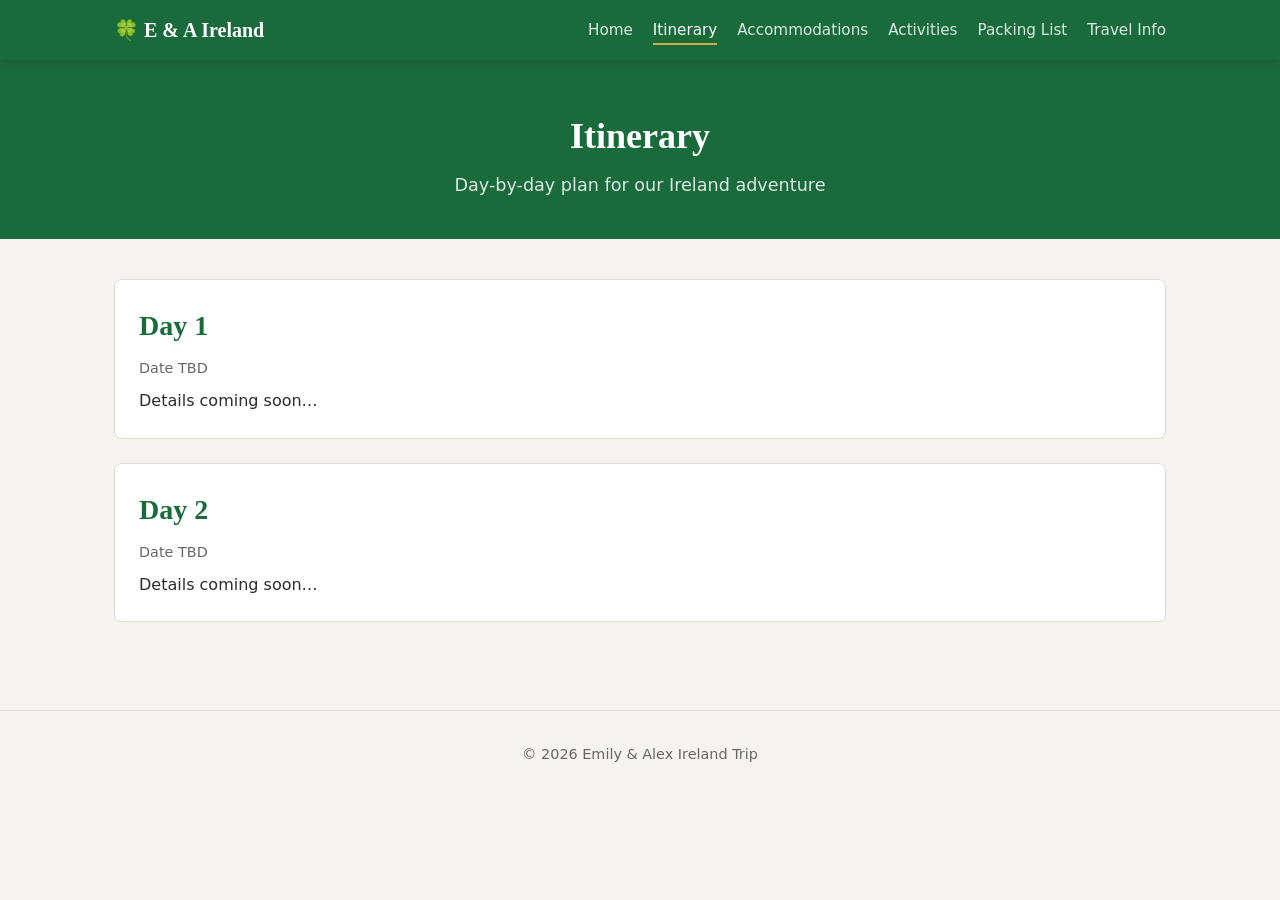
==== static_site_src/pages/itinerary.html @ a39cd1b7 "Init commit" ====
<!DOCTYPE html>
<html lang="en">
<head>
    <meta charset="UTF-8">
    <meta name="viewport" content="width=device-width, initial-scale=1.0">
    <title>Itinerary — Emily &amp; Alex Ireland Trip</title>
    <link rel="stylesheet" href="../css/styles.css">
    <link rel="stylesheet" href="../css/responsive.css">
</head>
<body>
    <nav id="main-nav">
        <div class="nav-container">
            <a href="../index.html" class="nav-logo">🍀 E &amp; A Ireland</a>
            <button class="nav-toggle" aria-label="Toggle navigation">☰</button>
            <ul class="nav-links">
                <li><a href="../index.html">Home</a></li>
                <li><a href="itinerary.html" class="active">Itinerary</a></li>
                <li><a href="accommodations.html">Accommodations</a></li>
                <li><a href="activities.html">Activities</a></li>
                <li><a href="packing.html">Packing List</a></li>
                <li><a href="travel.html">Travel Info</a></li>
            </ul>
        </div>
    </nav>

    <header class="page-header">
        <h1>Itinerary</h1>
        <p>Day-by-day plan for our Ireland adventure</p>
    </header>

    <main>
        <section class="itinerary-timeline">
            <div class="day-card">
                <h2>Day 1</h2>
                <p class="day-date">Date TBD</p>
                <p>Details coming soon…</p>
            </div>
            <div class="day-card">
                <h2>Day 2</h2>
                <p class="day-date">Date TBD</p>
                <p>Details coming soon…</p>
            </div>
            <!-- Add more day-card blocks as the itinerary takes shape -->
        </section>
    </main>

    <footer>
        <p>&copy; 2026 Emily &amp; Alex Ireland Trip</p>
    </footer>

    <script src="../js/nav.js"></script>
    <script src="../js/main.js"></script>
</body>
</html>
---- static_site_src/css/styles.css ----
/* ============================================
   Emily & Alex Ireland Trip — Main Styles
   ============================================ */

/* --- Reset & Base --- */
*,
*::before,
*::after {
    margin: 0;
    padding: 0;
    box-sizing: border-box;
}

:root {
    --color-primary: #1a6b3c;      /* Irish green */
    --color-primary-light: #2e8b57;
    --color-accent: #d4a843;        /* Gold accent */
    --color-bg: #f5f3ef;            /* Warm off-white */
    --color-surface: #ffffff;
    --color-text: #2c2c2c;
    --color-text-muted: #666666;
    --color-border: #e0ddd8;
    --font-heading: 'Georgia', serif;
    --font-body: system-ui, -apple-system, 'Segoe UI', Roboto, sans-serif;
    --max-width: 1100px;
    --nav-height: 60px;
}

html {
    scroll-behavior: smooth;
}

body {
    font-family: var(--font-body);
    color: var(--color-text);
    background-color: var(--color-bg);
    line-height: 1.6;
}

img {
    max-width: 100%;
    height: auto;
    display: block;
}

a {
    color: var(--color-primary);
    text-decoration: none;
}

a:hover {
    color: var(--color-primary-light);
}

/* --- Navigation --- */
#main-nav {
    position: sticky;
    top: 0;
    z-index: 1000;
    background-color: var(--color-primary);
    box-shadow: 0 2px 8px rgba(0, 0, 0, 0.15);
}

.nav-container {
    max-width: var(--max-width);
    margin: 0 auto;
    display: flex;
    align-items: center;
    justify-content: space-between;
    padding: 0 1.5rem;
    height: var(--nav-height);
}

.nav-logo {
    color: #fff;
    font-family: var(--font-heading);
    font-size: 1.25rem;
    font-weight: bold;
}

.nav-logo:hover {
    color: var(--color-accent);
}

.nav-toggle {
    display: none;
    background: none;
    border: none;
    color: #fff;
    font-size: 1.5rem;
    cursor: pointer;
}

.nav-links {
    list-style: none;
    display: flex;
    gap: 1.25rem;
}

.nav-links a {
    color: rgba(255, 255, 255, 0.85);
    font-size: 0.95rem;
    padding: 0.25rem 0;
    transition: color 0.2s;
}

.nav-links a:hover,
.nav-links a.active {
    color: #fff;
    border-bottom: 2px solid var(--color-accent);
}

/* --- Hero (Home page) --- */
.hero {
    background: linear-gradient(135deg, var(--color-primary) 0%, var(--color-primary-light) 100%);
    color: #fff;
    text-align: center;
    padding: 5rem 1.5rem 4rem;
}

.hero h1 {
    font-family: var(--font-heading);
    font-size: 2.75rem;
    margin-bottom: 0.5rem;
}

.hero-subtitle {
    font-size: 1.35rem;
    opacity: 0.9;
    margin-bottom: 0.25rem;
}

.hero-tagline {
    font-size: 1.1rem;
    opacity: 0.75;
}

/* --- Page Header (Sub-pages) --- */
.page-header {
    background-color: var(--color-primary);
    color: #fff;
    text-align: center;
    padding: 3rem 1.5rem 2.5rem;
}

.page-header h1 {
    font-family: var(--font-heading);
    font-size: 2.25rem;
    margin-bottom: 0.35rem;
}

.page-header p {
    opacity: 0.85;
    font-size: 1.1rem;
}

/* --- Main Content --- */
main {
    max-width: var(--max-width);
    margin: 0 auto;
    padding: 2.5rem 1.5rem;
}

section {
    margin-bottom: 3rem;
}

section h2 {
    font-family: var(--font-heading);
    font-size: 1.75rem;
    margin-bottom: 1.25rem;
    color: var(--color-primary);
}

/* --- Card Grid --- */
.card-grid,
.activities-grid,
.packing-categories,
.accommodation-list,
.travel-details {
    display: grid;
    grid-template-columns: repeat(auto-fill, minmax(260px, 1fr));
    gap: 1.5rem;
}

.card,
.day-card {
    background-color: var(--color-surface);
    border: 1px solid var(--color-border);
    border-radius: 8px;
    padding: 1.5rem;
    transition: box-shadow 0.2s;
}

.card:hover,
.day-card:hover {
    box-shadow: 0 4px 12px rgba(0, 0, 0, 0.08);
}

.card h2,
.card h3,
.day-card h2 {
    font-family: var(--font-heading);
    margin-bottom: 0.5rem;
    color: var(--color-primary);
}

.card h3 {
    font-size: 1.15rem;
}

.card ul {
    list-style: disc inside;
    color: var(--color-text-muted);
}

.card ul li {
    padding: 0.2rem 0;
}

/* --- Itinerary Timeline --- */
.itinerary-timeline {
    display: flex;
    flex-direction: column;
    gap: 1.5rem;
}

.day-card .day-date {
    font-size: 0.9rem;
    color: var(--color-text-muted);
    margin-bottom: 0.5rem;
}

/* --- Packing Checklist --- */
.checklist {
    list-style: none;
}

.checklist li {
    padding: 0.35rem 0;
}

.checklist label {
    display: flex;
    align-items: center;
    gap: 0.5rem;
    cursor: pointer;
    color: var(--color-text);
}

.checklist input[type="checkbox"] {
    accent-color: var(--color-primary);
    width: 1.1rem;
    height: 1.1rem;
}

/* --- Map Section --- */
.map-container {
    text-align: center;
}

.map-container img {
    margin: 0 auto;
    max-height: 500px;
    border-radius: 8px;
    border: 1px solid var(--color-border);
}

/* --- Footer --- */
footer {
    text-align: center;
    padding: 2rem 1.5rem;
    color: var(--color-text-muted);
    font-size: 0.9rem;
    border-top: 1px solid var(--color-border);
}
---- static_site_src/css/responsive.css ----
/* ============================================
   Responsive Breakpoints
   ============================================ */

/* --- Tablet & below (≤ 768px) --- */
@media (max-width: 768px) {
    .nav-toggle {
        display: block;
    }

    .nav-links {
        display: none;
        flex-direction: column;
        position: absolute;
        top: var(--nav-height);
        left: 0;
        right: 0;
        background-color: var(--color-primary);
        padding: 1rem 1.5rem;
        gap: 0.75rem;
        box-shadow: 0 4px 8px rgba(0, 0, 0, 0.15);
    }

    .nav-links.open {
        display: flex;
    }

    .hero h1 {
        font-size: 2rem;
    }

    .hero-subtitle {
        font-size: 1.1rem;
    }

    .page-header h1 {
        font-size: 1.75rem;
    }

    .card-grid,
    .activities-grid,
    .packing-categories,
    .accommodation-list,
    .travel-details {
        grid-template-columns: 1fr;
    }
}

/* --- Small phones (≤ 480px) --- */
@media (max-width: 480px) {
    .hero {
        padding: 3rem 1rem 2.5rem;
    }

    .hero h1 {
        font-size: 1.6rem;
    }

    main {
        padding: 1.5rem 1rem;
    }

    .card,
    .day-card {
        padding: 1rem;
    }
}
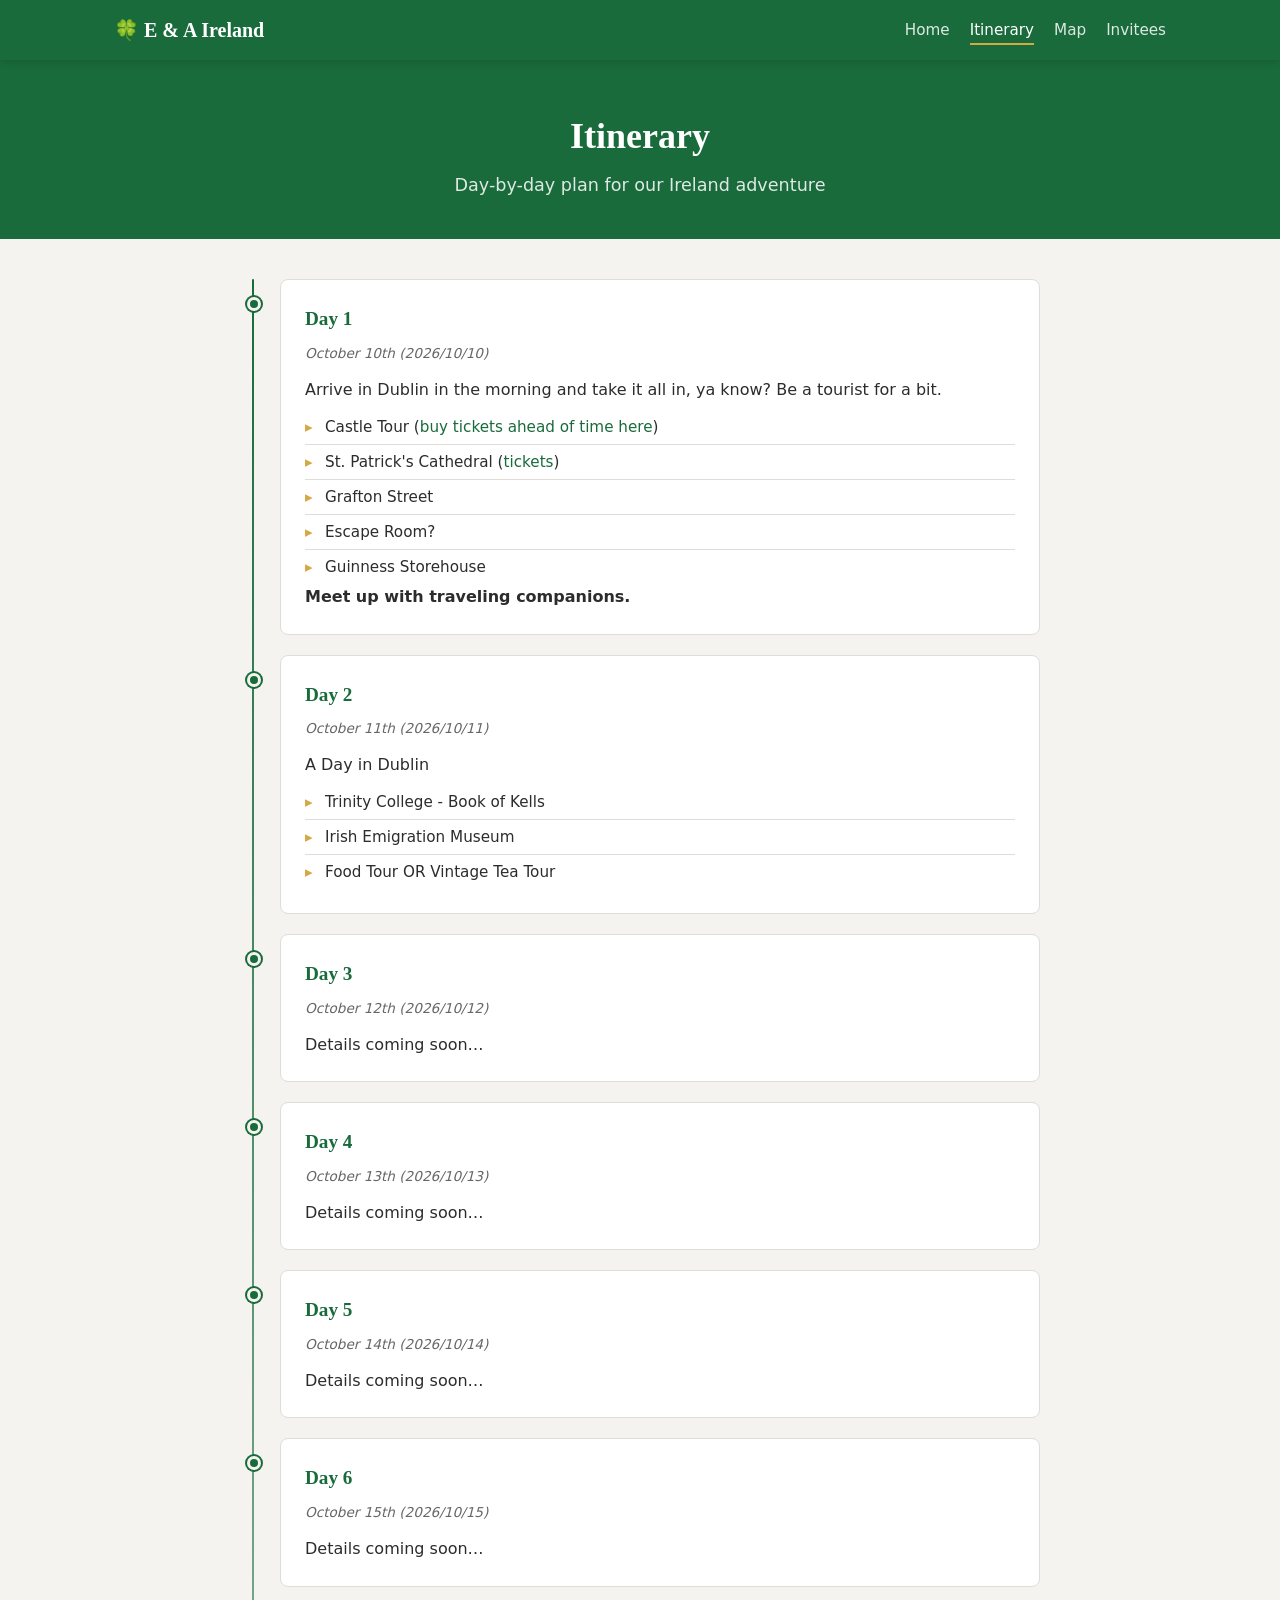
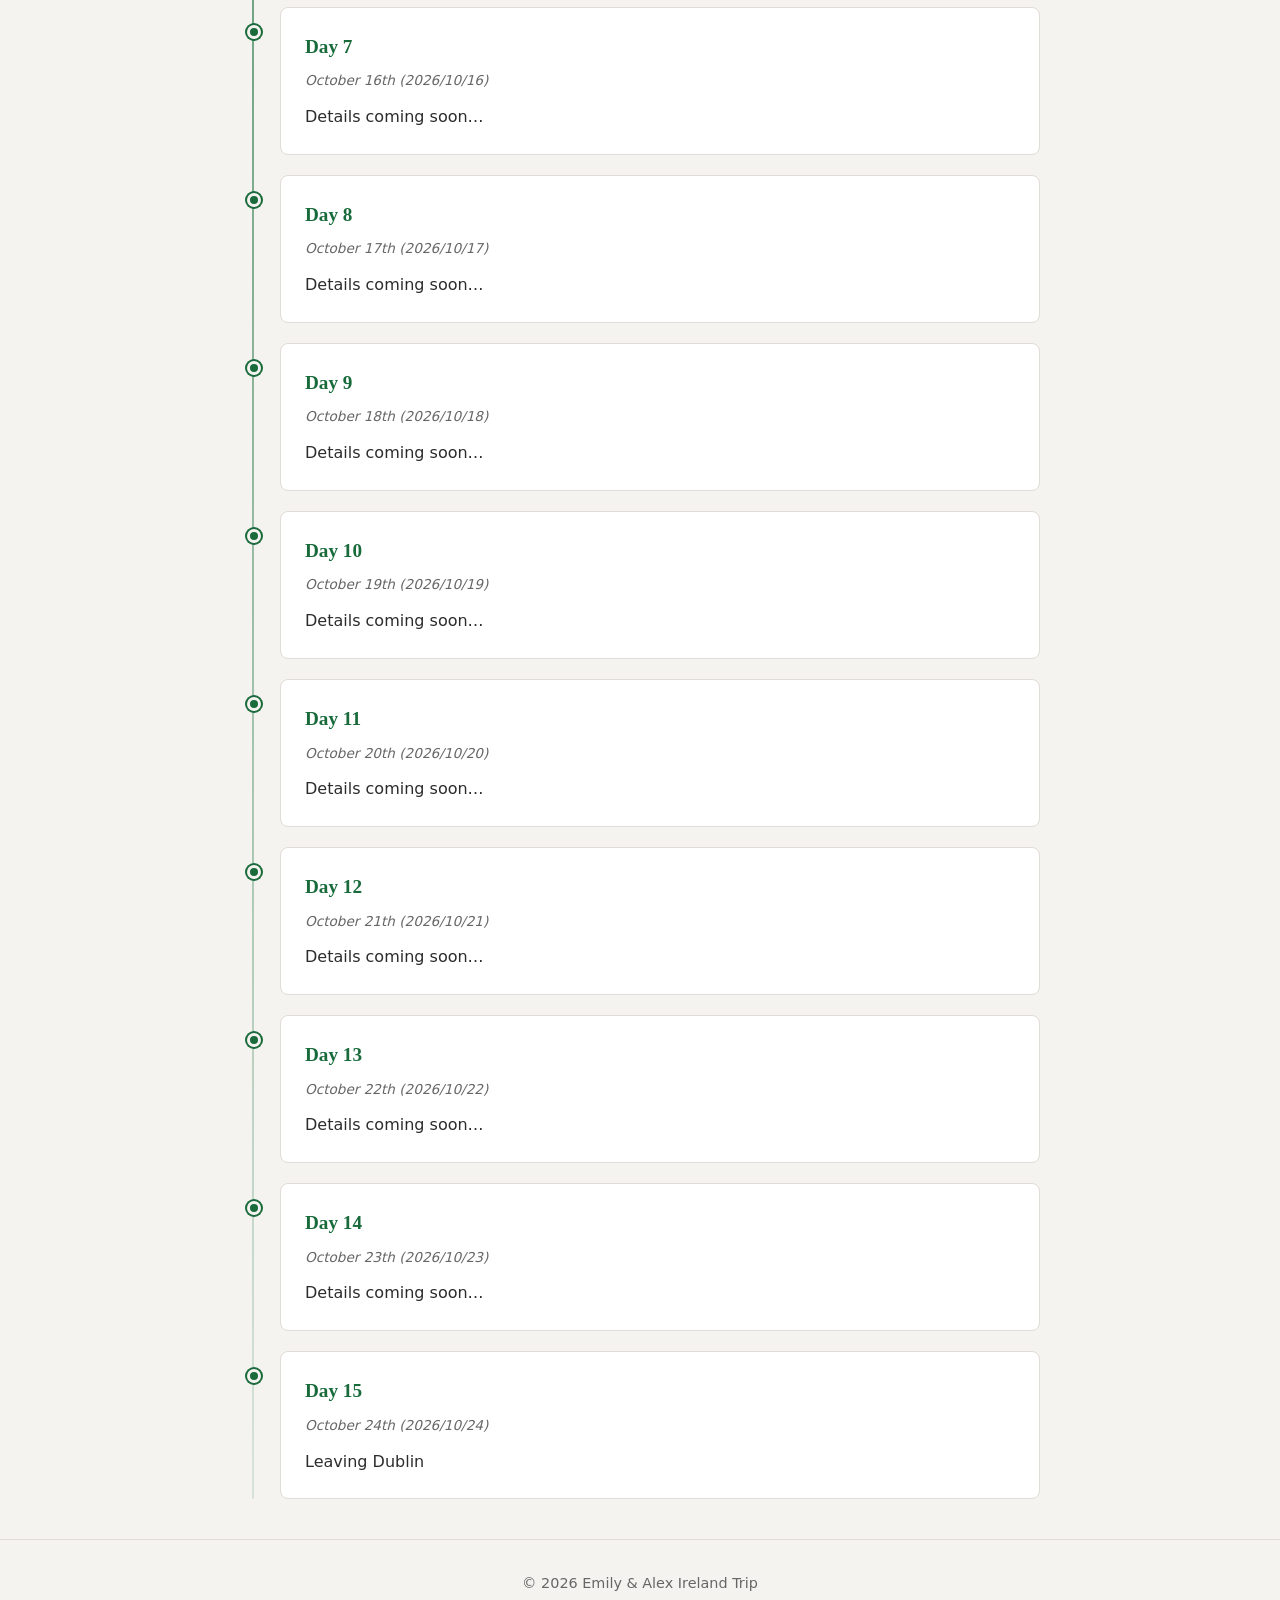
==== commit b0786de8: "Hide original commits with email address" ====
--- a/static_site_src/pages/itinerary.html
+++ b/static_site_src/pages/itinerary.html
@@ -15,10 +15,12 @@
             <ul class="nav-links">
                 <li><a href="../index.html">Home</a></li>
                 <li><a href="itinerary.html" class="active">Itinerary</a></li>
-                <li><a href="accommodations.html">Accommodations</a></li>
-                <li><a href="activities.html">Activities</a></li>
-                <li><a href="packing.html">Packing List</a></li>
-                <li><a href="travel.html">Travel Info</a></li>
+                <li><a href="map.html">Map</a></li>
+                <li><a href="invitees.html">Invitees</a></li>
+<!--                <li><a href="accommodations.html">Accommodations</a></li>-->
+<!--                <li><a href="activities.html">Activities</a></li>-->
+<!--                <li><a href="packing.html">Packing List</a></li>-->
+<!--                <li><a href="travel.html">Travel Info</a></li>-->
             </ul>
         </div>
     </nav>
@@ -32,15 +34,95 @@
         <section class="itinerary-timeline">
             <div class="day-card">
                 <h2>Day 1</h2>
-                <p class="day-date">Date TBD</p>
+                <p class="day-date">October 10th (2026/10/10)</p>
+
+                <p>Arrive in Dublin in the morning and take it all in, ya know? Be a tourist for a bit.</p>
+                <ul>
+                    <li>Castle Tour (<a href="https://dublincastle.ie/tickets-and-times/" target="_blank">buy tickets ahead of time here</a>)</li>
+                    <li>St. Patrick's Cathedral (<a href="https://www.stpatrickscathedral.ie/visit/" target="_blank">tickets</a>)</li>
+                    <li>Grafton Street</li>
+                    <li>Escape Room?</li>
+                    <li>Guinness Storehouse</li>
+                </ul>
+
+
+                <b>Meet up with traveling companions.</b>
+            </div>
+            <div class="day-card">
+                <h2>Day 2</h2>
+                <p class="day-date">October 11th (2026/10/11)</p>
+                <p>A Day in Dublin</p>
+                <ul>
+                    <li>Trinity College - Book of Kells</li>
+                    <li>Irish Emigration Museum</li>
+                    <li>Food Tour OR Vintage Tea Tour</li>
+                </ul>
+            </div>
+            <div class="day-card">
+                <h2>Day 3</h2>
+                <p class="day-date">October 12th (2026/10/12)</p>
                 <p>Details coming soon…</p>
             </div>
             <div class="day-card">
-                <h2>Day 2</h2>
-                <p class="day-date">Date TBD</p>
+                <h2>Day 4</h2>
+                <p class="day-date">October 13th (2026/10/13)</p>
                 <p>Details coming soon…</p>
             </div>
-            <!-- Add more day-card blocks as the itinerary takes shape -->
+            <div class="day-card">
+                <h2>Day 5</h2>
+                <p class="day-date">October 14th (2026/10/14)</p>
+                <p>Details coming soon…</p>
+            </div>
+            <div class="day-card">
+                <h2>Day 6</h2>
+                <p class="day-date">October 15th (2026/10/15)</p>
+                <p>Details coming soon…</p>
+            </div>
+            <div class="day-card">
+                <h2>Day 7</h2>
+                <p class="day-date">October 16th (2026/10/16)</p>
+                <p>Details coming soon…</p>
+            </div>
+            <div class="day-card">
+                <h2>Day 8</h2>
+                <p class="day-date">October 17th (2026/10/17)</p>
+                <p>Details coming soon…</p>
+            </div>
+            <div class="day-card">
+                <h2>Day 9</h2>
+                <p class="day-date">October 18th (2026/10/18)</p>
+                <p>Details coming soon…</p>
+            </div>
+            <div class="day-card">
+                <h2>Day 10</h2>
+                <p class="day-date">October 19th (2026/10/19)</p>
+                <p>Details coming soon…</p>
+            </div>
+            <div class="day-card">
+                <h2>Day 11</h2>
+                <p class="day-date">October 20th (2026/10/20)</p>
+                <p>Details coming soon…</p>
+            </div>
+            <div class="day-card">
+                <h2>Day 12</h2>
+                <p class="day-date">October 21th (2026/10/21)</p>
+                <p>Details coming soon…</p>
+            </div>
+            <div class="day-card">
+                <h2>Day 13</h2>
+                <p class="day-date">October 22th (2026/10/22)</p>
+                <p>Details coming soon…</p>
+            </div>
+            <div class="day-card">
+                <h2>Day 14</h2>
+                <p class="day-date">October 23th (2026/10/23)</p>
+                <p>Details coming soon…</p>
+            </div>
+            <div class="day-card">
+                <h2>Day 15</h2>
+                <p class="day-date">October 24th (2026/10/24)</p>
+                <p>Leaving Dublin</p>
+            </div>
         </section>
     </main>
 
--- a/static_site_src/css/styles.css
+++ b/static_site_src/css/styles.css
@@ -222,13 +222,76 @@
 .itinerary-timeline {
     display: flex;
     flex-direction: column;
-    gap: 1.5rem;
+    gap: 1.25rem;
+    position: relative;
+    padding-left: 2.5rem;
+    max-width: 800px;
+    margin: 0 auto;
+}
+
+.itinerary-timeline::before {
+    content: '';
+    position: absolute;
+    left: 0.75rem;
+    top: 0;
+    bottom: 0;
+    width: 2px;
+    background: linear-gradient(to bottom, var(--color-primary) 0%, rgba(46, 139, 87, 0.15) 100%);
+    border-radius: 2px;
+}
+
+.day-card {
+    position: relative;
+}
+
+.day-card::before {
+    content: '';
+    position: absolute;
+    left: -2.125rem;
+    top: 1.5rem;
+    transform: translateY(-50%);
+    width: 14px;
+    height: 14px;
+    border-radius: 50%;
+    background-color: var(--color-primary);
+    border: 3px solid var(--color-bg);
+    box-shadow: 0 0 0 2px var(--color-primary);
+    z-index: 1;
+}
+
+.day-card h2 {
+    font-size: 1.2rem;
 }
 
 .day-card .day-date {
-    font-size: 0.9rem;
+    font-size: 0.85rem;
     color: var(--color-text-muted);
-    margin-bottom: 0.5rem;
+    margin-bottom: 0.75rem;
+    font-style: italic;
+}
+
+.day-card ul {
+    list-style: none;
+    padding-left: 0;
+    margin-top: 0.5rem;
+}
+
+.day-card ul li {
+    padding: 0.3rem 0 0.3rem 1.25rem;
+    position: relative;
+    font-size: 0.95rem;
+    border-bottom: 1px solid var(--color-border);
+}
+
+.day-card ul li:last-child {
+    border-bottom: none;
+}
+
+.day-card ul li::before {
+    content: '▸';
+    position: absolute;
+    left: 0;
+    color: var(--color-accent);
 }
 
 /* --- Packing Checklist --- */
@@ -266,6 +329,55 @@
     border: 1px solid var(--color-border);
 }
 
+/* --- Invitees Grid --- */
+.invitees-grid {
+    display: grid;
+    grid-template-columns: repeat(auto-fill, minmax(260px, 1fr));
+    gap: 1.75rem;
+}
+
+.invitee-card {
+    background-color: var(--color-surface);
+    border: 1px solid var(--color-border);
+    border-radius: 8px;
+    padding: 1.5rem;
+    text-align: center;
+    transition: box-shadow 0.2s;
+}
+
+.invitee-card:hover {
+    box-shadow: 0 4px 12px rgba(0, 0, 0, 0.08);
+}
+
+.invitee-photo {
+    width: 140px;
+    height: 140px;
+    margin: 0 auto 1rem;
+    border-radius: 50%;
+    overflow: hidden;
+    border: 3px solid var(--color-border);
+    background-color: var(--color-bg);
+}
+
+.invitee-photo img {
+    width: 100%;
+    height: 100%;
+    object-fit: cover;
+}
+
+.invitee-card h3 {
+    font-family: var(--font-heading);
+    font-size: 1.2rem;
+    color: var(--color-primary);
+    margin-bottom: 0.5rem;
+}
+
+.invitee-blurb {
+    font-size: 0.95rem;
+    color: var(--color-text-muted);
+    line-height: 1.5;
+}
+
 /* --- Footer --- */
 footer {
     text-align: center;
